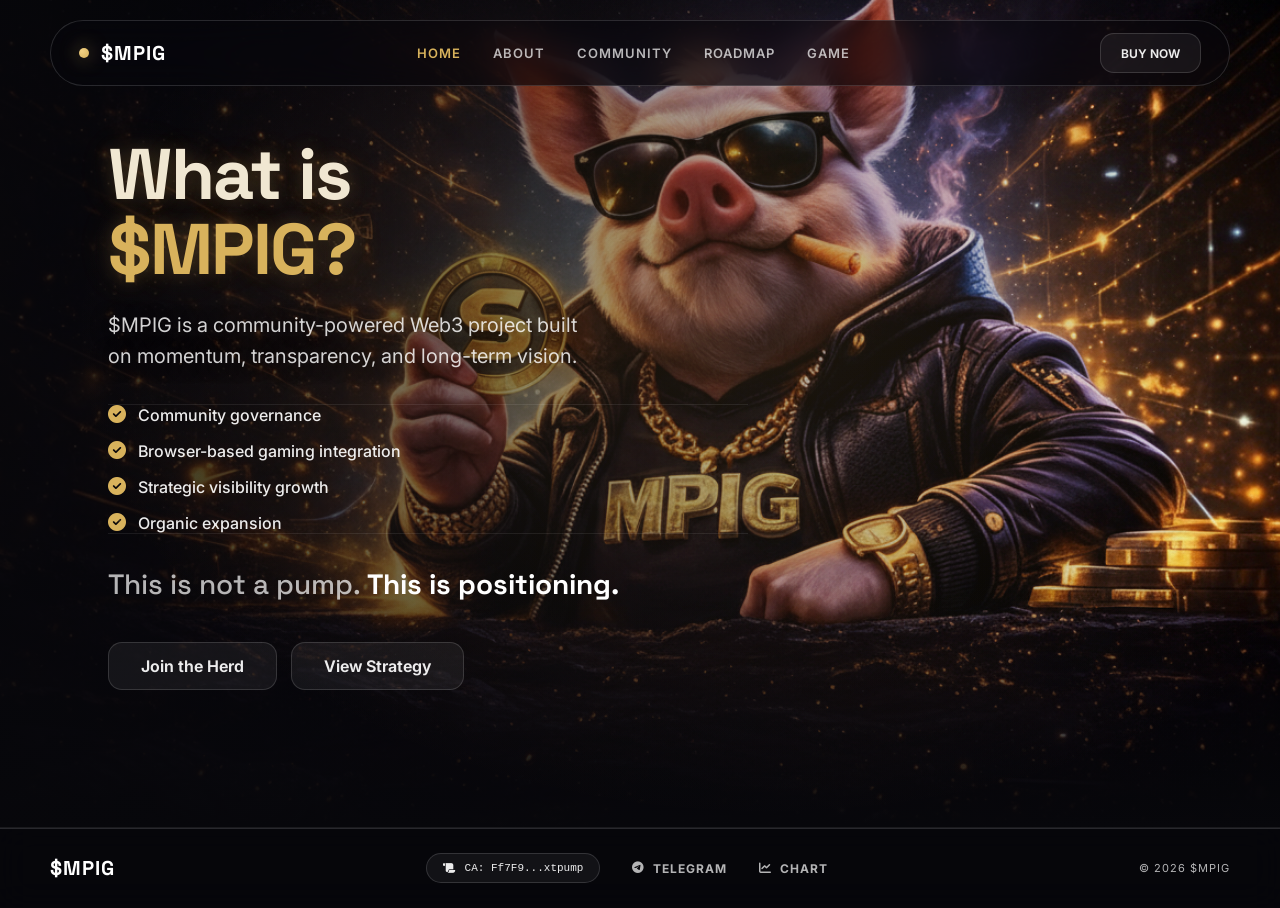
==== about.html @ 28dfa83a "updated design and game" ====
<!DOCTYPE html>
<html lang="en">
<head>
    <meta charset="UTF-8">
    <meta name="viewport" content="width=device-width, initial-scale=1.0">
    <title>About | $MPIG Mission & Positioning</title>
    <link href="https://fonts.googleapis.com/css2?family=Inter:wght@400;500;600&family=Space+Grotesk:wght@500;600;700;800&display=swap" rel="stylesheet">
    <link rel="stylesheet" href="https://cdnjs.cloudflare.com/ajax/libs/font-awesome/6.4.0/css/all.min.css">
    
    <link rel="stylesheet" href="css/global.css">
    <link rel="stylesheet" href="css/components.css">
    <link rel="stylesheet" href="css/pages.css">
</head>
<body class="bg-[#07070b]">

    <div id="mobile-overlay">
        <button onclick="toggleMenu()" class="absolute top-8 right-8 text-white text-3xl md:hidden" style="background:none; border:none; cursor: pointer;">
            <i class="fa-solid fa-xmark"></i>
        </button>

        <div class="mobile-nav-links">
            <a href="index.html" onclick="toggleMenu()">HOME</a>
            <a href="about.html" onclick="toggleMenu()">MISSION</a>
            <a href="community.html" onclick="toggleMenu()">THE HERD</a>
            <a href="roadmap.html" onclick="toggleMenu()">ROADMAP</a>
            <a href="game.html" onclick="toggleMenu()">ARCADE</a>
        </div>
        <div style="margin-top: auto; padding-top: 40px; width: 100%;">
            <a href="#" class="btn btn--primary" style="width: 100%;">BUY $MPIG</a>
        </div>
    </div>

<nav class="nav" id="main-nav">
    <div class="nav-inner">
        <a href="index.html" class="brand">
            <div class="brand-dot"></div>
            $MPIG
        </a>

        <div class="nav-links">
            <a href="index.html" style="color: var(--gold)">Home</a>
            <a href="about.html">About</a>
            <a href="community.html">Community</a>
            <a href="roadmap.html">Roadmap</a>
            <a href="game.html">Game</a>
        </div>

        <div class="flex items-center gap-4">
            <div class="nav-cta hidden lg:flex">
                <a href="#" class="btn btn--primary" style="min-height: 40px; padding: 0 20px; font-size: 12px;">BUY NOW</a>
            </div>
            
            <button class="mobile-toggle" id="menu-btn" onclick="toggleMenu()" aria-label="Toggle Menu">
                <i class="fa-solid fa-bars-staggered"></i>
            </button>
        </div>
    </div>
</nav>

    <section class="hero hero--about">
        <img class="hero__bg" src="images/about-image.png" alt="MPIG Character Mission">

        <div class="hero__inner">
            <div class="hero__content">
                
                <h1 class="hero__title" style="margin-bottom: 24px;">
                    What is <br> 
                    <span style="color: var(--gold);">$MPIG?</span>
                </h1>
                
                <p class="hero__subtitle" style="margin: 0 0 32px; max-width: 480px; text-align: left;">
                    $MPIG is a community-powered Web3 project built on momentum, transparency, and long-term vision.
                </p>

                <ul class="about-features" style="list-style: none; padding: 0;">
                    <li><i class="fa-solid fa-circle-check"></i> Community governance</li>
                    <li><i class="fa-solid fa-circle-check"></i> Browser-based gaming integration</li>
                    <li><i class="fa-solid fa-circle-check"></i> Strategic visibility growth</li>
                    <li><i class="fa-solid fa-circle-check"></i> Organic expansion</li>
                </ul>

                <div class="about-hook">
                    <span style="color: var(--muted); font-weight: 500;">This is not a pump.</span> 
                    <span style="color: #fff; font-weight: 700;">This is positioning.</span>
                </div>

                <div class="hero__buttons" style="margin-top: 40px;">
                    <a href="https://t.me/Marlboropig1" target="_blank" class="btn btn--primary">
                        Join the Herd
                    </a>
                    <a href="roadmap.html" class="btn btn--secondary">
                        View Strategy
                    </a>
                </div>

            </div>
        </div>
    </section>

<footer class="footer-strip">
    <div class="container footer-inner">
        <a href="index.html" class="brand">
            $MPIG
        </a>

        <div class="footer-links-strip">
            <div class="strip-ca" onclick="copyCA()">
                <i class="fa-solid fa-scroll text-gold"></i>
                <span class="ca-mini">CA: Ff7F9...xtpump</span>
            </div>
            
            <a href="https://t.me/Marlboropig1" target="_blank" class="strip-link">
                <i class="fa-brands fa-telegram"></i> <span>TELEGRAM</span>
            </a>
            
            <a href="#" target="_blank" class="strip-link">
                <i class="fa-solid fa-chart-line"></i> <span>CHART</span>
            </a>
        </div>

        <div class="footer-copyright hidden md:block">
            © 2026 $MPIG
        </div>
    </div>
</footer>

    <script>
        // Navbar scroll logic
        window.addEventListener('scroll', () => {
            const nav = document.getElementById('main-nav');
            if (window.scrollY > 40) {
                nav.classList.add('scrolled');
            } else {
                nav.classList.remove('scrolled');
            }
        });

        // Toggle Menu Logic with Click Outside
        function toggleMenu() {
            const overlay = document.getElementById('mobile-overlay');
            const icon = document.querySelector('#menu-btn i');
            const isOpening = !overlay.classList.contains('active');
            
            overlay.classList.toggle('active');
            
            if (isOpening) {
                icon.className = "fa-solid fa-xmark";
                document.body.style.overflow = 'hidden';
                // Delay listener to prevent immediate closing
                setTimeout(() => {
                    document.addEventListener('click', closeOnOutsideClick);
                }, 10);
            } else {
                closeMenuActions(icon);
            }
        }

        function closeOnOutsideClick(e) {
            const overlay = document.getElementById('mobile-overlay');
            const menuBtn = document.getElementById('menu-btn');
            const menuLinks = document.querySelector('.mobile-nav-links');
            
            // Close if click is NOT on the links and NOT on the button itself
            if (!menuLinks.contains(e.target) && !menuBtn.contains(e.target)) {
                toggleMenu();
            }
        }

        function closeMenuActions(icon) {
            const actualIcon = icon || document.querySelector('#menu-btn i');
            actualIcon.className = "fa-solid fa-bars-staggered";
            document.body.style.overflow = '';
            document.removeEventListener('click', closeOnOutsideClick);
        }
    </script>
</body>
</html>
---- css/global.css ----
:root {
    --bg: #07070b;
    --panel: rgba(255,255,255,0.06);
    --border: rgba(255,255,255,0.14);
    --text: rgba(255,255,255,0.92);
    --muted: rgba(255,255,255,0.70);
    --gold: #d8b25c;
    --gold-2: #f2d184;
    --shadow: 0 18px 60px rgba(0,0,0,0.55);
    --container: 1180px;
    --vh: 1dvh;
}

* { box-sizing: border-box; margin: 0; padding: 0; }

    html, body {
        overflow-x: hidden;
        position: relative;
        width: 100%;
    }

body {
    background-color: var(--bg);
    color: var(--text);
    font-family: 'Inter', sans-serif;
    overflow-x: hidden;
}

.container {
    width: min(var(--container), calc(100% - 40px));
    margin: 0 auto;
}

h1 { font-family: "Space Grotesk", sans-serif; font-weight: 700; }

/* Remove default browser link styling */
a {
    text-decoration: none; /* Removes the blue underline */
    color: inherit; /* Ensures text doesn't turn blue */
}

/* Ensure icons inside links don't get underlined */
a i, a span {
    text-decoration: none;
}

a, button {
    cursor: pointer;
    touch-action: manipulation; /* Prevents 300ms tap delay */
}
---- css/components.css ----
/* ============================================================
   EXQUISITE NAVBAR (Premium Glassy + Floating Island)
   ============================================================ */

.nav {
    position: fixed;
    top: 20px;
    left: 50%;
    transform: translateX(-50%);
    width: min(var(--container), calc(100% - 32px));
    z-index: 1200; /* Stays above the mobile overlay */
    border: 1px solid var(--border);
    border-radius: 999px;
    backdrop-filter: blur(20px) saturate(180%);
    -webkit-backdrop-filter: blur(20px) saturate(180%);
    background: rgba(7, 7, 11, 0.65);
    transition: all 0.4s cubic-bezier(0.16, 1, 0.3, 1);
}

.nav.scrolled {
    top: 10px;
    background: rgba(7, 7, 11, 0.85);
    border-color: rgba(216, 178, 92, 0.2);
    box-shadow: 0 20px 40px rgba(0, 0, 0, 0.4);
}

.nav-inner {
    height: 64px;
    padding: 0 28px;
    display: flex;
    align-items: center;
    justify-content: space-between;
}

.brand {
    display: flex;
    align-items: center;
    gap: 12px;
    font-weight: 800;
    font-family: "Space Grotesk", sans-serif;
    font-size: 20px;
    letter-spacing: 0.05em;
    color: #fff;
}

.brand-dot {
    width: 10px;
    height: 10px;
    border-radius: 50%;
    background: radial-gradient(circle at 30% 30%, var(--gold-2), var(--gold));
    box-shadow: 0 0 18px rgba(216, 178, 92, 0.6);
    animation: gold-pulse 3s infinite;
}

@keyframes gold-pulse {
    0%, 100% { transform: scale(1); opacity: 1; }
    50% { transform: scale(1.2); opacity: 0.7; box-shadow: 0 0 25px rgba(216, 178, 92, 0.8); }
}

.nav-links {
    display: flex;
    gap: 32px;
    align-items: center;
}

.nav-links a {
    color: rgba(255, 255, 255, 0.7);
    font-weight: 600;
    font-size: 13px;
    text-transform: uppercase;
    letter-spacing: 1px;
    transition: all 0.3s ease;
}

.nav-links a:hover {
    color: var(--gold-2);
}

/* ============================================================
   MOBILE NAVIGATION & OVERLAY (Perfect Touch Target Logic)
   ============================================================ */

.mobile-toggle {
    width: 48px;
    height: 48px;
    display: none;
    align-items: center;
    justify-content: center;
    background: rgba(255, 255, 255, 0.08);
    border: 1px solid var(--border);
    border-radius: 14px;
    color: var(--gold);
    z-index: 1300; /* Higher than nav to ensure clickability */
    transition: all 0.3s ease;
}

#mobile-overlay {
    position: fixed;
    inset: 0;
    width: 100%;
    height: 100dvh; /* Dynamic Viewport Fix */
    z-index: 1100; /* Sits below the main nav bar */
    background: rgba(7, 7, 11, 0.98);
    backdrop-filter: blur(25px);
    -webkit-backdrop-filter: blur(25px);
    display: flex;
    flex-direction: column;
    padding: 120px 32px 40px; /* Space for the floating nav */
    transform: translateY(-100%);
    transition: transform 0.6s cubic-bezier(0.16, 1, 0.3, 1);
    pointer-events: none; /* Prevents ghost clicks when closed */
}

#mobile-overlay.active {
    transform: translateY(0);
    pointer-events: auto;
}

.mobile-nav-links {
    display: flex;
    flex-direction: column;
    gap: 28px;
}

.mobile-nav-links a {
    font-family: "Space Grotesk", sans-serif;
    font-size: 32px;
    font-weight: 700;
    color: rgba(255, 255, 255, 0.6);
    text-decoration: none !important;
    transition: all 0.3s ease;
}

.mobile-nav-links a:active,
.mobile-nav-links a:hover {
    color: var(--gold);
    padding-left: 12px;
}

@media (max-width: 1024px) {
    .nav-links { display: none !important; }
    .mobile-toggle { display: flex !important; }
    .nav { width: calc(100% - 24px); top: 12px; border-radius: 20px; }
}

/* ============================================================
   PREMIUM BUTTONS & FOOTER
   ============================================================ */

.btn {
    min-height: 48px;
    display: inline-flex;
    align-items: center;
    justify-content: center;
    gap: 10px;
    padding: 0 24px;
    border-radius: 14px;
    border: 1px solid var(--border);
    background: rgba(255, 255, 255, 0.06);
    color: var(--text);
    font-weight: 650;
    transition: all 0.2s ease;
    cursor: pointer;
}

.btn-primary {
    border-color: rgba(216, 178, 92, 0.55);
    background: linear-gradient(180deg, rgba(216, 178, 92, 0.20), rgba(216, 178, 92, 0.10));
    color: var(--gold-2);
}

.btn:hover { transform: translateY(-1px); background: rgba(255, 255, 255, 0.09); }

/* footer {
    padding: 64px 0 60px;
    border-top: 1px solid rgba(255, 255, 255, 0.10);
    background: rgba(0, 0, 0, 0.2);
} */

/* =========================
   FOOTER STRIP (Premium Spec)
   ========================= */

.footer-strip {
    padding: 24px 0;
    background: rgba(7, 7, 11, 0.85); /* Matches navbar glass */
    backdrop-filter: blur(16px);
    border-top: 1px solid var(--border);
}

.footer-inner {
    display: flex;
    align-items: center;
    justify-content: space-between;
    gap: 20px;
}

.footer-links-strip {
    display: flex;
    align-items: center;
    gap: 32px;
}

.strip-link {
    display: flex;
    align-items: center;
    gap: 8px;
    font-size: 12px;
    font-weight: 700;
    letter-spacing: 1px;
    color: rgba(255, 255, 255, 0.7);
    transition: color 0.3s ease;
}

.strip-link:hover {
    color: var(--gold);
}

.strip-ca {
    display: flex;
    align-items: center;
    gap: 10px;
    padding: 8px 16px;
    background: rgba(255, 255, 255, 0.05);
    border: 1px solid var(--border);
    border-radius: 999px;
    cursor: pointer;
    font-family: monospace;
    font-size: 11px;
}

.footer-copyright {
    font-size: 11px;
    color: var(--muted);
    letter-spacing: 1px;
}

/* Mobile Polish */
@media (max-width: 900px) {
    .footer-inner {
        flex-direction: column;
        text-align: center;
        gap: 24px;
    }
    
    .footer-links-strip {
        flex-wrap: wrap;
        justify-content: center;
        gap: 20px;
    }
}

/* ============================================================
   MOBILE NAVIGATION REFINEMENT
   ============================================================ */

@media (max-width: 1024px) {
    /* Force hide the desktop links */
    .nav-links { 
        display: none !important; 
    }

    /* Specifically hide the Buy button container on mobile */
    .nav-cta {
        display: none !important;
    }

    /* Ensure the hamburger is centered and exquisite */
    .mobile-toggle { 
        display: flex !important; 
    }

    /* Shrink navbar padding for smaller screens */
    .nav { 
        width: calc(100% - 24px); 
        top: 12px; 
        border-radius: 20px; 
    }
    
    .nav-inner {
        padding: 0 16px;
    }
}
---- css/pages.css ----
/* =========================
   HERO (Premium + Responsive)
   ========================= */

.hero {
  position: relative;
  min-height: clamp(560px, 92vh, 920px);
  display: grid;
  place-items: center;
  overflow: hidden;
  border-bottom: 1px solid rgba(255,255,255,0.08);
  background: #07070a;
}

/* Background image (Option B logic) */
.hero__bg {
  position: absolute;
  inset: 0;
  width: 100%;
  height: 100%;
  object-fit: cover;
  object-position: center;
  transform: scale(1.02);
  filter: saturate(1.05) contrast(1.05);
}

/* Item 4: Refined Hero Gradient (Reduced bottom darkness) */
/* .hero::before {
    content: "";
    position: absolute;
    inset: 0;
    background: 
        radial-gradient(1000px 600px at 50% 45%, rgba(255, 193, 92, 0.08), transparent 60%),
        linear-gradient(to bottom, rgba(0,0,0,0.10) 0%, rgba(0,0,0,0.60) 100%);
    pointer-events: none;
    z-index: 1;
} */
 

.hero::before {
    content: "";
    position: absolute;
    inset: 0;
    /* Layer 1: Warm Golden Highlight on the character */
    /* Layer 2: Deep Left-to-Right gradient to anchor the text */
    /* Layer 3: Subtle bottom vignette to blend into the background color */
    background: 
        radial-gradient(1000px 700px at 60% 40%, rgba(255, 193, 92, 0.10), transparent 70%),
        linear-gradient(to right, rgba(7, 7, 11, 0.90) 0%, rgba(7, 7, 11, 0.40) 50%, transparent 100%),
        linear-gradient(to bottom, transparent 70%, var(--bg) 100%);
    pointer-events: none;
    z-index: 1;
}

/* Layout container */
.hero__inner {
  position: relative;
  z-index: 3;
  width: min(1160px, 100%);
  padding: clamp(24px, 5vw, 72px) clamp(16px, 4vw, 48px);
}

.hero__content {
  max-width: 900px;
  margin-inline: auto;
  text-align: center;
}

.hero__title {
  font-family: "Space Grotesk", sans-serif;
  font-weight: 800;
  letter-spacing: -0.02em;
  line-height: 1.04;
  margin: 0 0 16px;
  font-size: clamp(34px, 5.6vw, 78px);
  color: rgba(245, 236, 214, 0.98); 
  text-shadow: 0 0 18px rgba(255, 193, 92, 0.18), 0 0 42px rgba(255, 193, 92, 0.10);
}

.hero__subtitle {
  margin: 0 auto;
  max-width: 700px;
  font-size: clamp(15px, 1.6vw, 20px);
  line-height: 1.55;
  color: rgba(255,255,255,0.82);
  text-shadow: 0 2px 18px rgba(0,0,0,0.55);
}

.hero__buttons {
  margin-top: 22px;
  display: flex;
  justify-content: center;
  gap: 14px;
  flex-wrap: wrap;
}

/* Item 5: Mobile Optimized Buttons */
.btn {
    min-height: 48px; /* Touch target optimization */
    display: inline-flex;
    align-items: center;
    justify-content: center;
    padding: 0 32px; /* Horizontal breathing room */
    border-radius: 14px;
    font-weight: 650;
    transition: all 0.2s ease;
    cursor: pointer;
}

/* Item 3: CA Fixes & High Contrast */
.hero__ca {
    margin-top: 28px;
    display: inline-flex;
    align-items: center;
    gap: 12px;
    padding: 12px 18px;
    border-radius: 14px;
    background: rgba(0, 0, 0, 0.55);
    border: 1px solid rgba(255, 193, 92, 0.25);
    backdrop-filter: blur(12px);
    -webkit-backdrop-filter: blur(12px);
    font-size: 13px;
    color: rgba(255, 255, 255, 0.92);
    z-index: 5;
}

.hero__ca code {
    font-family: ui-monospace, SFMono-Regular, Menlo, Monaco, Consolas, monospace;
    font-size: 12px;
    color: rgba(255, 220, 160, 0.95); /* High contrast wheat gold */
    word-break: break-all;
    letter-spacing: 0.5px;
}

.hero__ca button {
    padding: 8px 12px;
    border-radius: 8px;
    border: 1px solid rgba(255, 255, 255, 0.15);
    background: rgba(255, 255, 255, 0.05);
    color: #fff;
    cursor: pointer;
    transition: 0.2s ease;
    display: flex;
    align-items: center;
    justify-content: center;
}

.hero__ca button:hover {
    background: rgba(255, 193, 92, 0.15);
    border-color: rgba(255, 193, 92, 0.45);
    color: var(--gold-2);
}

@media (max-width: 640px) {
    .hero__ca {
        padding: 10px 14px;
        max-width: 90%;
    }
    .hero__ca code {
        font-size: 10px;
    }
}


/* =========================
   ABOUT PAGE MODIFIERS
   ========================= */

/* Left-align content for the About layout */
.hero--about .hero__content {
    text-align: left;
    margin-inline: 0; /* Remove auto centering */
    max-width: 640px;
}

.hero--about .hero__buttons {
    justify-content: flex-start; /* Align buttons to left */
}

/* Feature List Styling */
.about-features {
    margin: 32px 0;
    padding: 24px 0;
    border-top: 1px solid rgba(255, 255, 255, 0.08);
    border-bottom: 1px solid rgba(255, 255, 255, 0.08);
    display: flex;
    flex-direction: column;
    gap: 16px;
}

.about-features li {
    display: flex;
    align-items: center;
    gap: 12px;
    font-size: 16px;
    font-weight: 500;
    color: var(--text);
}

.about-features i {
    color: var(--gold);
    font-size: 18px;
}

.about-hook {
    font-family: "Space Grotesk", sans-serif;
    font-size: clamp(20px, 2.5vw, 28px);
    font-weight: 700;
    margin-top: 24px;
}

/* Mobile: Revert to center for better readability on small screens */
@media (max-width: 900px) {
    .hero--about .hero__content {
        text-align: center;
        margin-inline: auto;
    }
    .hero--about .hero__buttons {
        justify-content: center;
    }
    .about-features li {
        justify-content: center;
    }

    .hero::before {
        background: 
            linear-gradient(to bottom, rgba(7, 7, 11, 0.60) 0%, rgba(7, 7, 11, 0.85) 100%);
    }
    
    .hero--about .hero__content {
        background: rgba(7, 7, 11, 0.4);
        backdrop-filter: blur(1px);
        -webkit-backdrop-filter: blur(10px);
        padding: 30px 20px;
        border-radius: 24px;
        border: 1px solid rgba(255, 255, 255, 0.05);
    }

}

/* =========================
   COMMUNITY PAGE UI
   ========================= */

.community-grid {
    display: grid;
    grid-template-columns: repeat(3, 1fr);
    gap: 16px;
    margin-top: 40px;
    max-width: 900px;
    margin-inline: auto;
}

.community-card {
    display: flex;
    flex-direction: column;
    align-items: center;
    text-align: center;
    padding: 24px;
    border-radius: 18px;
    background: rgba(0, 0, 0, 0.45);
    border: 1px solid var(--border);
    backdrop-filter: blur(12px);
    -webkit-backdrop-filter: blur(12px);
    transition: all 0.3s ease;
}

.community-card:hover {
    transform: translateY(-5px);
    background: rgba(255, 193, 92, 0.05);
    border-color: rgba(255, 193, 92, 0.4);
    box-shadow: 0 10px 40px rgba(0, 0, 0, 0.5);
}

.community-icon {
    font-size: 28px;
    color: var(--gold);
    margin-bottom: 16px;
    filter: drop-shadow(0 0 10px rgba(216, 178, 92, 0.3));
}

.community-info h3 {
    font-size: 18px;
    font-weight: 700;
    margin-bottom: 4px;
    color: #fff;
}

.community-info span {
    font-size: 11px;
    text-transform: uppercase;
    letter-spacing: 1px;
    color: var(--muted);
}

@media (max-width: 900px) {
    .community-grid {
        grid-template-columns: 1fr;
        max-width: 400px;
    }
    
    .community-card {
        flex-direction: row;
        text-align: left;
        gap: 20px;
        padding: 20px;
    }

    .community-icon {
        margin-bottom: 0;
    }
}

/* =========================
   ROADMAP PAGE UI
   ========================= */

.roadmap-grid {
    display: grid;
    grid-template-columns: repeat(2, 1fr);
    gap: 24px;
    text-align: left;
}

.roadmap-card {
    padding: 40px;
    border-radius: 24px;
    background: rgba(0, 0, 0, 0.65);
    border: 1px solid var(--border);
    backdrop-filter: blur(16px);
    -webkit-backdrop-filter: blur(16px);
    position: relative;
    transition: transform 0.3s ease;
}

.roadmap-card:hover {
    transform: translateY(-5px);
    border-color: rgba(255, 193, 92, 0.4);
}

.phase-tag {
    display: inline-block;
    padding: 6px 14px;
    border-radius: 999px;
    border: 1px solid var(--gold);
    color: var(--gold);
    font-size: 11px;
    font-weight: 700;
    text-transform: uppercase;
    letter-spacing: 2px;
    margin-bottom: 20px;
}

.roadmap-card h3 {
    font-family: "Space Grotesk", sans-serif;
    font-size: 28px;
    color: #fff;
    margin-bottom: 24px;
}

.roadmap-list {
    list-style: none;
    padding: 0;
    display: flex;
    flex-direction: column;
    gap: 12px;
}

.roadmap-list li {
    font-size: 14px;
    color: var(--muted);
    display: flex;
    align-items: flex-start;
    gap: 12px;
}

.roadmap-list li::before {
    content: "•";
    color: var(--gold);
    font-weight: 900;
}

/* Responsive Roadmap */
@media (max-width: 900px) {
    .roadmap-grid {
        grid-template-columns: 1fr;
    }
    .roadmap-card {
        padding: 30px 20px;
    }
}

/* =========================
   GAME PAGE UI (Ref: game-ui.webp)
   ========================= */

.hero--game .hero__inner {
    padding-top: 140px;
}

.game-feature-list {
    list-style: none;
    padding: 0;
    margin: 24px 0;
    display: flex;
    flex-direction: column;
    gap: 14px;
}

.game-feature-list li {
    display: flex;
    align-items: center;
    gap: 16px;
    font-size: clamp(16px, 1.8vw, 22px);
    font-weight: 500;
    color: rgba(255, 255, 255, 0.9);
}

.bullet-gold {
    width: 8px;
    height: 8px;
    background: var(--gold);
    border-radius: 50%;
    box-shadow: 0 0 12px var(--gold);
    flex-shrink: 0;
}

/* Shooter Terminal Styling */
.game-terminal-wrap {
    border-radius: 24px;
    border: 1px solid var(--border);
    overflow: hidden;
    background: #000;
    box-shadow: var(--shadow);
}

.terminal-header {
    background: rgba(255, 255, 255, 0.05);
    padding: 12px 24px;
    display: flex;
    align-items: center;
    justify-content: space-between;
    border-bottom: 1px solid var(--border);
}

.terminal-dots {
    display: flex;
    gap: 8px;
}

.terminal-dots span {
    width: 8px;
    height: 8px;
    border-radius: 50%;
    background: rgba(255, 255, 255, 0.2);
}

.terminal-title {
    font-family: monospace;
    font-size: 10px;
    letter-spacing: 2px;
    color: var(--muted);
}

@media (max-width: 900px) {
    .hero--game .hero__content {
        text-align: center !important;
        margin-inline: auto !important;
    }
    .game-feature-list li {
        justify-content: center;
        font-size: 15px;
    }
    .hero--game .hero__buttons {
        justify-content: center;
    }
}

@media (max-width: 640px) {
    .hero {
        min-height: 100dvh;
        padding-top: 100px;
    }

    .hero__bg {
        /* Focuses on the right side where the character sits in your 16:9 images */
        object-position: 80% center; 
        transform: scale(1.1); /* Extra zoom for impact */
    }

    .hero__title {
        font-size: 42px; /* Precision clamp */
        text-shadow: 0 4px 15px rgba(0,0,0,0.9);
    }

    .hero__ca {
        width: 100%;
        flex-direction: column;
        padding: 16px;
    }

    /* Stack buttons for easier thumb access */
    .hero__buttons {
        flex-direction: column;
        width: 100%;
    }
    
    .btn {
        width: 100%;
        min-height: 52px; /* Slightly taller for mobile comfort */
    }
}

.mobile-nav-links a {
    font-family: "Space Grotesk", sans-serif;
    font-size: 28px;
    font-weight: 700;
    letter-spacing: 1px;
    color: rgba(255, 255, 255, 0.6);
    transition: color 0.3s ease, padding-left 0.3s ease;
    display: block;
}

.mobile-nav-links a:hover, 
.mobile-nav-links a:active {
    color: var(--gold);
    padding-left: 10px;
}
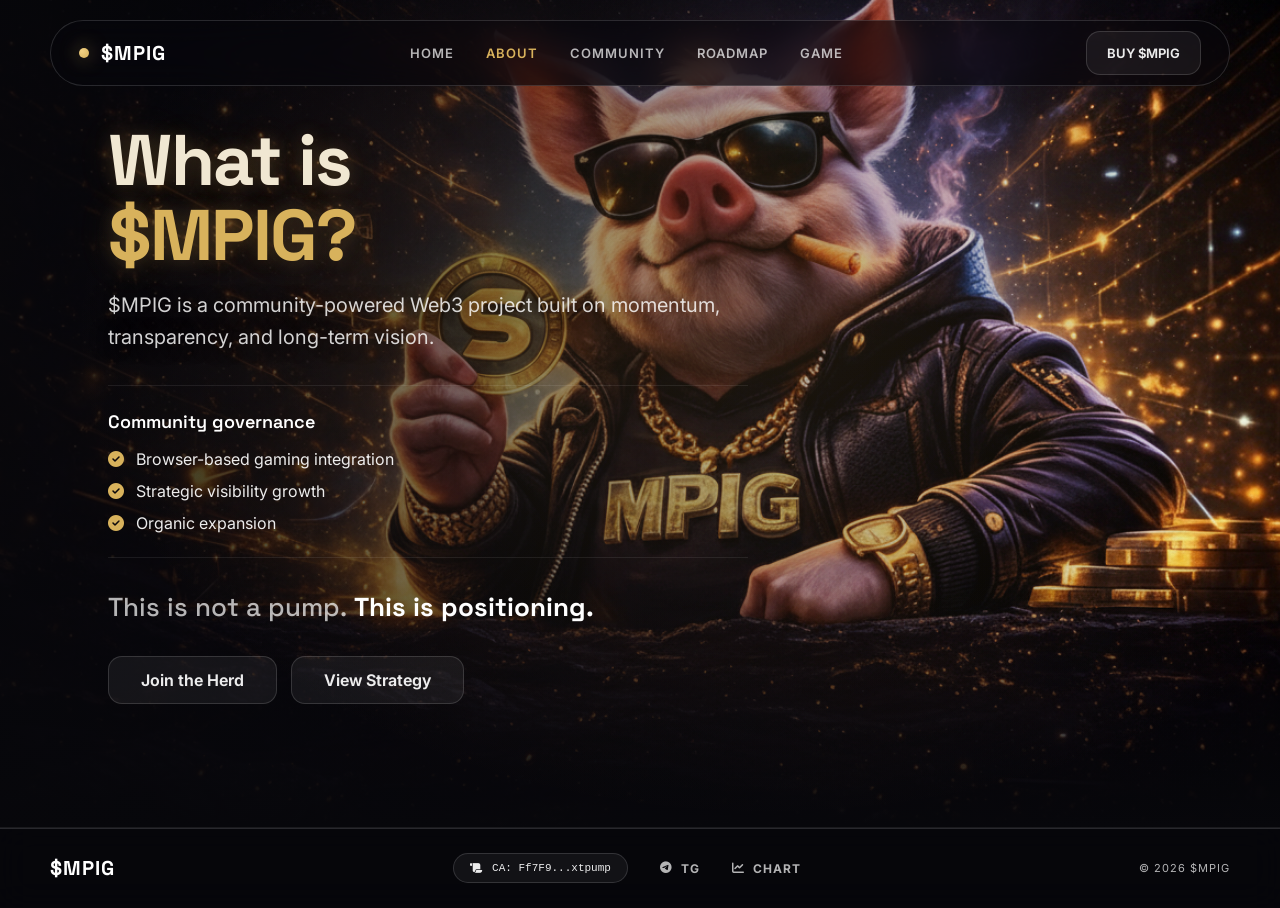
==== commit c0cfba8f: "updated design and game" ====
--- a/about.html
+++ b/about.html
@@ -6,7 +6,6 @@
     <title>About | $MPIG Mission & Positioning</title>
     <link href="https://fonts.googleapis.com/css2?family=Inter:wght@400;500;600&family=Space+Grotesk:wght@500;600;700;800&display=swap" rel="stylesheet">
     <link rel="stylesheet" href="https://cdnjs.cloudflare.com/ajax/libs/font-awesome/6.4.0/css/all.min.css">
-    
     <link rel="stylesheet" href="css/global.css">
     <link rel="stylesheet" href="css/components.css">
     <link rel="stylesheet" href="css/pages.css">
@@ -14,10 +13,6 @@
 <body class="bg-[#07070b]">
 
     <div id="mobile-overlay">
-        <button onclick="toggleMenu()" class="absolute top-8 right-8 text-white text-3xl md:hidden" style="background:none; border:none; cursor: pointer;">
-            <i class="fa-solid fa-xmark"></i>
-        </button>
-
         <div class="mobile-nav-links">
             <a href="index.html" onclick="toggleMenu()">HOME</a>
             <a href="about.html" onclick="toggleMenu()">MISSION</a>
@@ -26,146 +21,102 @@
             <a href="game.html" onclick="toggleMenu()">ARCADE</a>
         </div>
         <div style="margin-top: auto; padding-top: 40px; width: 100%;">
-            <a href="#" class="btn btn--primary" style="width: 100%;">BUY $MPIG</a>
+            <a href="https://dexscreener.com/solana/7nxKLuVFP9VB9t5Kxw8DdF4JtssngQA2qmfgCVuvYgXv" target="_blank" class="btn btn--primary" style="width: 100%;">BUY $MPIG</a>
         </div>
     </div>
 
-<nav class="nav" id="main-nav">
-    <div class="nav-inner">
-        <a href="index.html" class="brand">
-            <div class="brand-dot"></div>
-            $MPIG
-        </a>
-
-        <div class="nav-links">
-            <a href="index.html" style="color: var(--gold)">Home</a>
-            <a href="about.html">About</a>
-            <a href="community.html">Community</a>
-            <a href="roadmap.html">Roadmap</a>
-            <a href="game.html">Game</a>
-        </div>
-
-        <div class="flex items-center gap-4">
-            <div class="nav-cta hidden lg:flex">
-                <a href="#" class="btn btn--primary" style="min-height: 40px; padding: 0 20px; font-size: 12px;">BUY NOW</a>
+    <nav class="nav" id="main-nav">
+        <div class="nav-inner">
+            <a href="index.html" class="brand">
+                <div class="brand-dot"></div>
+                $MPIG
+            </a>
+            <div class="nav-links">
+                <a href="index.html">Home</a>
+                <a href="about.html" style="color: var(--gold)">About</a>
+                <a href="community.html">Community</a>
+                <a href="roadmap.html">Roadmap</a>
+                <a href="game.html">Game</a>
             </div>
-            
+            <div class="nav-cta">
+                <a href="https://dexscreener.com/solana/7nxKLuVFP9VB9t5Kxw8DdF4JtssngQA2qmfgCVuvYgXv" target="_blank" class="btn btn--primary" style="min-height: 44px; padding: 0 20px; font-size: 13px;">BUY $MPIG</a>
+            </div>
             <button class="mobile-toggle" id="menu-btn" onclick="toggleMenu()" aria-label="Toggle Menu">
                 <i class="fa-solid fa-bars-staggered"></i>
             </button>
         </div>
-    </div>
-</nav>
+    </nav>
 
-    <section class="hero hero--about">
-        <img class="hero__bg" src="images/about-image.png" alt="MPIG Character Mission">
+<section class="hero hero--about">
+    <img class="hero__bg" src="images/about-image.png" alt="MPIG Mission">
 
-        <div class="hero__inner">
-            <div class="hero__content">
-                
-                <h1 class="hero__title" style="margin-bottom: 24px;">
-                    What is <br> 
-                    <span style="color: var(--gold);">$MPIG?</span>
-                </h1>
-                
-                <p class="hero__subtitle" style="margin: 0 0 32px; max-width: 480px; text-align: left;">
-                    $MPIG is a community-powered Web3 project built on momentum, transparency, and long-term vision.
-                </p>
+    <div class="hero__inner">
+        <div class="hero__content">
+            
+            <h1 class="hero__title">
+                What is <br> 
+                <span style="color: var(--gold);">$MPIG?</span>
+            </h1>
+            
+            <p class="hero__subtitle">
+                $MPIG is a community-powered Web3 project built on momentum, transparency, and long-term vision.
+            </p>
 
-                <ul class="about-features" style="list-style: none; padding: 0;">
-                    <li><i class="fa-solid fa-circle-check"></i> Community governance</li>
+            <div class="about-features-container">
+                <p class="feature-header">Community governance</p>
+                <ul class="about-features">
                     <li><i class="fa-solid fa-circle-check"></i> Browser-based gaming integration</li>
                     <li><i class="fa-solid fa-circle-check"></i> Strategic visibility growth</li>
                     <li><i class="fa-solid fa-circle-check"></i> Organic expansion</li>
                 </ul>
+            </div>
 
-                <div class="about-hook">
-                    <span style="color: var(--muted); font-weight: 500;">This is not a pump.</span> 
-                    <span style="color: #fff; font-weight: 700;">This is positioning.</span>
-                </div>
+            <div class="about-hook">
+                <span style="color: var(--muted); font-weight: 500;">This is not a pump.</span> 
+                <span style="color: #fff; font-weight: 700;">This is positioning.</span>
+            </div>
 
-                <div class="hero__buttons" style="margin-top: 40px;">
-                    <a href="https://t.me/Marlboropig1" target="_blank" class="btn btn--primary">
-                        Join the Herd
-                    </a>
-                    <a href="roadmap.html" class="btn btn--secondary">
-                        View Strategy
-                    </a>
-                </div>
+            <div class="hero__buttons">
+                <a href="https://t.me/Marlboropig1" target="_blank" class="btn btn--primary">Join the Herd</a>
+                <a href="roadmap.html" class="btn btn--secondary">View Strategy</a>
+            </div>
 
-            </div>
-        </div>
-    </section>
-
-<footer class="footer-strip">
-    <div class="container footer-inner">
-        <a href="index.html" class="brand">
-            $MPIG
-        </a>
-
-        <div class="footer-links-strip">
-            <div class="strip-ca" onclick="copyCA()">
-                <i class="fa-solid fa-scroll text-gold"></i>
-                <span class="ca-mini">CA: Ff7F9...xtpump</span>
-            </div>
-            
-            <a href="https://t.me/Marlboropig1" target="_blank" class="strip-link">
-                <i class="fa-brands fa-telegram"></i> <span>TELEGRAM</span>
-            </a>
-            
-            <a href="#" target="_blank" class="strip-link">
-                <i class="fa-solid fa-chart-line"></i> <span>CHART</span>
-            </a>
-        </div>
-
-        <div class="footer-copyright hidden md:block">
-            © 2026 $MPIG
         </div>
     </div>
-</footer>
+</section>
+
+    <footer class="footer-strip">
+        <div class="container footer-inner">
+            <a href="index.html" class="brand">$MPIG</a>
+            <div class="footer-links-strip">
+                <div class="strip-ca" onclick="copyCA()">
+                    <i class="fa-solid fa-scroll text-gold"></i>
+                    <span class="ca-mini">CA: Ff7F9...xtpump</span>
+                </div>
+                <a href="https://t.me/Marlboropig1" target="_blank" class="strip-link"><i class="fa-brands fa-telegram"></i> TG</a>
+                <a href="#" target="_blank" class="strip-link"><i class="fa-solid fa-chart-line"></i> CHART</a>
+            </div>
+            <div class="footer-copyright hidden md:block">© 2026 $MPIG</div>
+        </div>
+    </footer>
 
     <script>
-        // Navbar scroll logic
-        window.addEventListener('scroll', () => {
-            const nav = document.getElementById('main-nav');
-            if (window.scrollY > 40) {
-                nav.classList.add('scrolled');
-            } else {
-                nav.classList.remove('scrolled');
-            }
-        });
-
-        // Toggle Menu Logic with Click Outside
         function toggleMenu() {
             const overlay = document.getElementById('mobile-overlay');
             const icon = document.querySelector('#menu-btn i');
             const isOpening = !overlay.classList.contains('active');
-            
             overlay.classList.toggle('active');
-            
             if (isOpening) {
                 icon.className = "fa-solid fa-xmark";
                 document.body.style.overflow = 'hidden';
-                // Delay listener to prevent immediate closing
-                setTimeout(() => {
-                    document.addEventListener('click', closeOnOutsideClick);
-                }, 10);
-            } else {
-                closeMenuActions(icon);
-            }
+                setTimeout(() => { document.addEventListener('click', closeOnOutsideClick); }, 10);
+            } else { closeMenuActions(icon); }
         }
-
         function closeOnOutsideClick(e) {
-            const overlay = document.getElementById('mobile-overlay');
+            const menuLinks = document.querySelector('.mobile-nav-links');
             const menuBtn = document.getElementById('menu-btn');
-            const menuLinks = document.querySelector('.mobile-nav-links');
-            
-            // Close if click is NOT on the links and NOT on the button itself
-            if (!menuLinks.contains(e.target) && !menuBtn.contains(e.target)) {
-                toggleMenu();
-            }
+            if (!menuLinks.contains(e.target) && !menuBtn.contains(e.target)) { toggleMenu(); }
         }
-
         function closeMenuActions(icon) {
             const actualIcon = icon || document.querySelector('#menu-btn i');
             actualIcon.className = "fa-solid fa-bars-staggered";
--- a/css/pages.css
+++ b/css/pages.css
@@ -163,29 +163,42 @@
 
 
 /* =========================
-   ABOUT PAGE MODIFIERS
+   ABOUT PAGE REFINEMENT
    ========================= */
 
-/* Left-align content for the About layout */
 .hero--about .hero__content {
     text-align: left;
-    margin-inline: 0; /* Remove auto centering */
+    margin-inline: 0;
     max-width: 640px;
 }
 
-.hero--about .hero__buttons {
-    justify-content: flex-start; /* Align buttons to left */
-}
-
-/* Feature List Styling */
-.about-features {
+.hero--about .hero__subtitle {
+    text-align: left;
+    margin-inline: 0;
+    line-height: 1.6;
+}
+
+.about-features-container {
     margin: 32px 0;
     padding: 24px 0;
     border-top: 1px solid rgba(255, 255, 255, 0.08);
     border-bottom: 1px solid rgba(255, 255, 255, 0.08);
+}
+
+.feature-header {
+    font-family: "Space Grotesk", sans-serif;
+    font-weight: 600;
+    color: #fff;
+    font-size: 18px;
+    margin-bottom: 16px;
+}
+
+.about-features {
+    list-style: none;
+    padding: 0;
     display: flex;
     flex-direction: column;
-    gap: 16px;
+    gap: 12px;
 }
 
 .about-features li {
@@ -193,49 +206,44 @@
     align-items: center;
     gap: 12px;
     font-size: 16px;
-    font-weight: 500;
     color: var(--text);
+    text-align: left;
 }
 
 .about-features i {
     color: var(--gold);
-    font-size: 18px;
+    font-size: 16px;
 }
 
 .about-hook {
     font-family: "Space Grotesk", sans-serif;
-    font-size: clamp(20px, 2.5vw, 28px);
-    font-weight: 700;
-    margin-top: 24px;
-}
-
-/* Mobile: Revert to center for better readability on small screens */
+    font-size: clamp(20px, 2.5vw, 26px);
+    margin: 24px 0 32px;
+    text-align: left;
+}
+
+.hero--about .hero__buttons {
+    justify-content: flex-start;
+}
+
+/* Mobile Polish: Maintain Left Alignment */
 @media (max-width: 900px) {
-    .hero--about .hero__content {
-        text-align: center;
-        margin-inline: auto;
-    }
-    .hero--about .hero__buttons {
-        justify-content: center;
-    }
-    .about-features li {
-        justify-content: center;
-    }
-
-    .hero::before {
-        background: 
-            linear-gradient(to bottom, rgba(7, 7, 11, 0.60) 0%, rgba(7, 7, 11, 0.85) 100%);
+    .hero--about .hero__inner {
+        padding-top: 120px; /* Space for fixed nav */
     }
     
     .hero--about .hero__content {
-        background: rgba(7, 7, 11, 0.4);
-        backdrop-filter: blur(1px);
-        -webkit-backdrop-filter: blur(10px);
-        padding: 30px 20px;
-        border-radius: 24px;
-        border: 1px solid rgba(255, 255, 255, 0.05);
-    }
-
+        max-width: 100%;
+        padding-left: 10px; /* Slight gutter for edges */
+    }
+
+    .hero__title {
+        font-size: 40px;
+    }
+
+    .about-hook {
+        font-size: 22px;
+    }
 }
 
 /* =========================
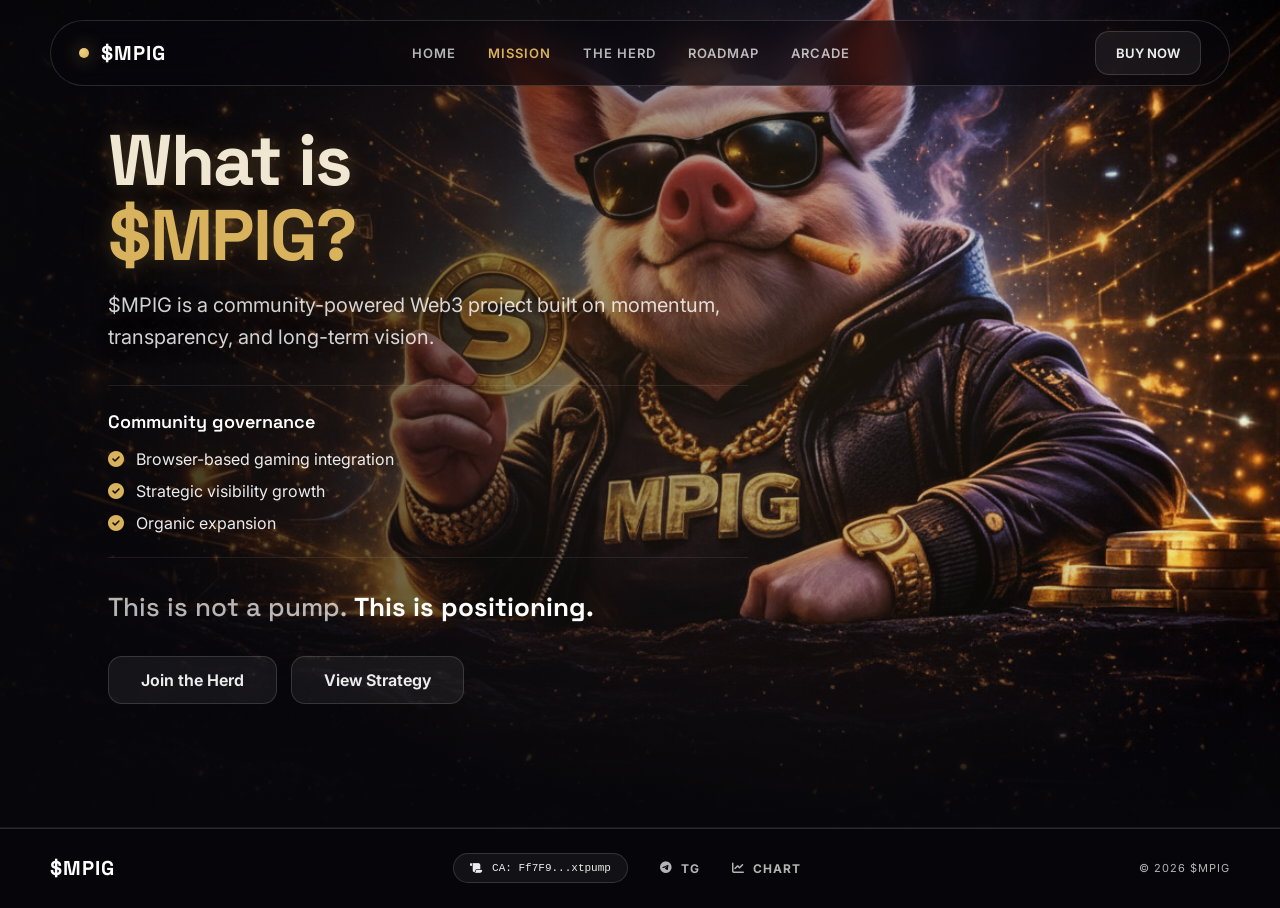
==== commit 89efd743: "updated design and game" ====
--- a/about.html
+++ b/about.html
@@ -21,7 +21,7 @@
             <a href="game.html" onclick="toggleMenu()">ARCADE</a>
         </div>
         <div style="margin-top: auto; padding-top: 40px; width: 100%;">
-            <a href="https://dexscreener.com/solana/7nxKLuVFP9VB9t5Kxw8DdF4JtssngQA2qmfgCVuvYgXv" target="_blank" class="btn btn--primary" style="width: 100%;">BUY $MPIG</a>
+            <a href="https://dexscreener.com/solana/7nxKLuVFP9VB9t5Kxw8DdF4JtssngQA2qmfgCVuvYgXv" target="_blank" class="btn btn--primary" style="width: 100%;">BUY NOW</a>
         </div>
     </div>
 
@@ -32,14 +32,14 @@
                 $MPIG
             </a>
             <div class="nav-links">
-                <a href="index.html">Home</a>
-                <a href="about.html" style="color: var(--gold)">About</a>
-                <a href="community.html">Community</a>
-                <a href="roadmap.html">Roadmap</a>
-                <a href="game.html">Game</a>
-            </div>
+            <a href="index.html">Home</a>
+            <a href="about.html" style="color: var(--gold)">Mission</a>
+            <a href="community.html">The Herd</a>
+            <a href="roadmap.html">Roadmap</a>
+            <a href="game.html">Arcade</a>
+        </div>
             <div class="nav-cta">
-                <a href="https://dexscreener.com/solana/7nxKLuVFP9VB9t5Kxw8DdF4JtssngQA2qmfgCVuvYgXv" target="_blank" class="btn btn--primary" style="min-height: 44px; padding: 0 20px; font-size: 13px;">BUY $MPIG</a>
+                <a href="https://dexscreener.com/solana/7nxKLuVFP9VB9t5Kxw8DdF4JtssngQA2qmfgCVuvYgXv" target="_blank" class="btn btn--primary" style="min-height: 44px; padding: 0 20px; font-size: 13px;">BUY NOW</a>
             </div>
             <button class="mobile-toggle" id="menu-btn" onclick="toggleMenu()" aria-label="Toggle Menu">
                 <i class="fa-solid fa-bars-staggered"></i>
@@ -94,7 +94,7 @@
                     <span class="ca-mini">CA: Ff7F9...xtpump</span>
                 </div>
                 <a href="https://t.me/Marlboropig1" target="_blank" class="strip-link"><i class="fa-brands fa-telegram"></i> TG</a>
-                <a href="#" target="_blank" class="strip-link"><i class="fa-solid fa-chart-line"></i> CHART</a>
+                <a href="https://dexscreener.com/solana/7nxKLuVFP9VB9t5Kxw8DdF4JtssngQA2qmfgCVuvYgXv" target="_blank" class="strip-link"><i class="fa-solid fa-chart-line"></i> CHART</a>
             </div>
             <div class="footer-copyright hidden md:block">© 2026 $MPIG</div>
         </div>
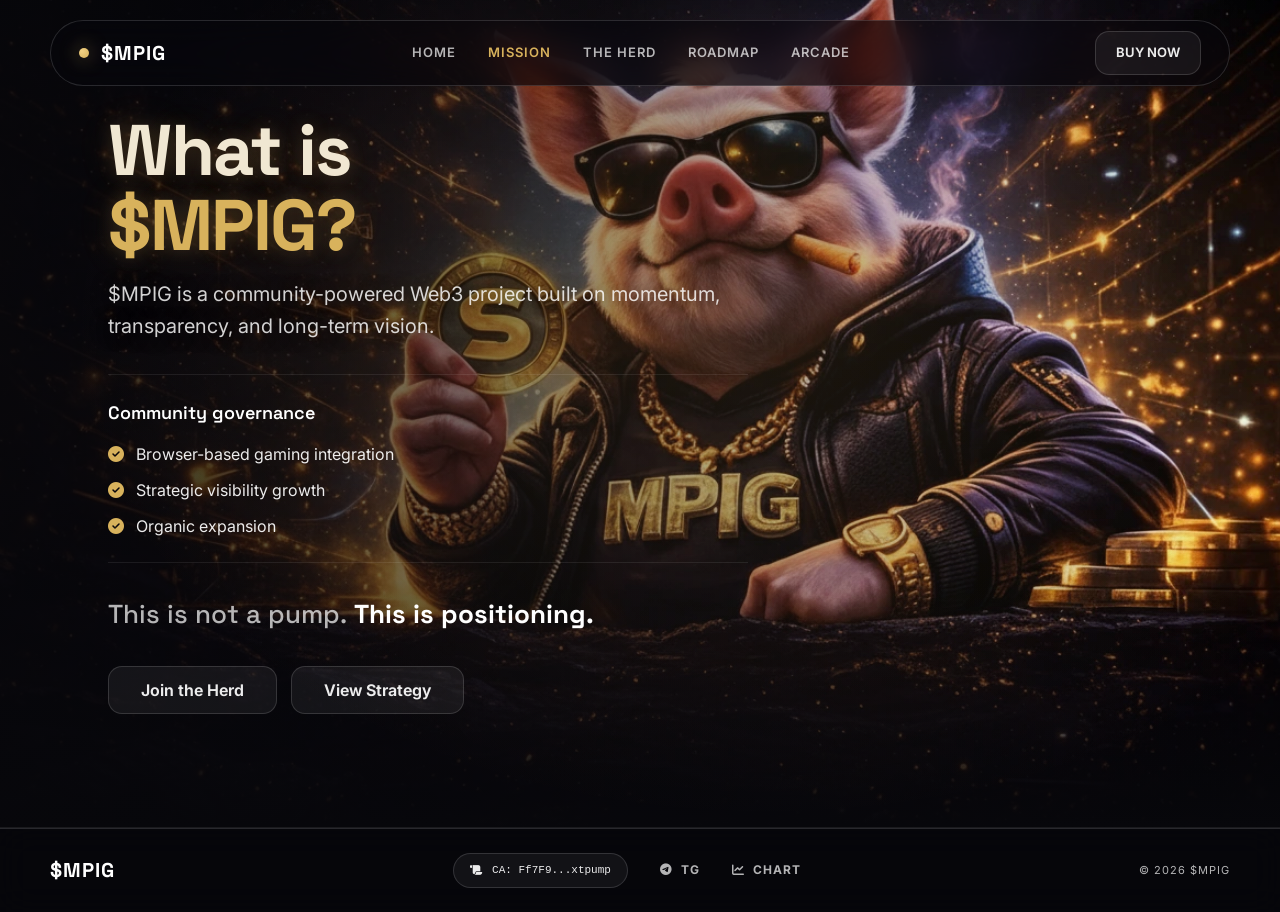
==== commit 92e05a52: "updated design and game" ====
--- a/about.html
+++ b/about.html
@@ -3,7 +3,21 @@
 <head>
     <meta charset="UTF-8">
     <meta name="viewport" content="width=device-width, initial-scale=1.0">
-    <title>About | $MPIG Mission & Positioning</title>
+    <title>Mission & Vision | MARLBORO PIG</title>
+<meta name="title" content="Mission & Vision | MARLBORO PIG">
+<meta name="description" content="Discover the $MPIG mission. We are a community-powered Web3 project built on momentum, transparency, and long-term vision. This is not a pump, this is positioning.">
+
+<meta property="og:type" content="website">
+<meta property="og:url" content="https://marlboropig.com/about">
+<meta property="og:title" content="Mission & Vision | MARLBORO PIG">
+<meta property="og:description" content="Explore the $MPIG ecosystem: Community governance, gaming integration, and strategic visibility growth.">
+<meta property="og:image" content="https://marlboropig.com/images/about-image.webp">
+
+<meta property="twitter:card" content="summary_large_image">
+<meta property="twitter:url" content="https://marlboropig.com/about">
+<meta property="twitter:title" content="Mission & Vision | MARLBORO PIG">
+<meta property="twitter:description" content="Building more than hype. $MPIG is positioning for long-term Web3 presence.">
+<meta property="twitter:image" content="https://marlboropig.com/images/about-image.webp">
     <link href="https://fonts.googleapis.com/css2?family=Inter:wght@400;500;600&family=Space+Grotesk:wght@500;600;700;800&display=swap" rel="stylesheet">
     <link rel="stylesheet" href="https://cdnjs.cloudflare.com/ajax/libs/font-awesome/6.4.0/css/all.min.css">
     <link rel="stylesheet" href="css/global.css">
@@ -48,7 +62,7 @@
     </nav>
 
 <section class="hero hero--about">
-    <img class="hero__bg" src="images/about-image.png" alt="MPIG Mission">
+    <img class="hero__bg" src="images/about-image.webp" width="1920" height="1080" alt="MPIG Mission">
 
     <div class="hero__inner">
         <div class="hero__content">
--- a/css/components.css
+++ b/css/components.css
@@ -1,14 +1,76 @@
 /* ============================================================
-   EXQUISITE NAVBAR (Premium Glassy + Floating Island)
-   ============================================================ */
-
+   1. CORE OPTIMIZATIONS (Performance & CLS Fixes)
+   ============================================================ */
+:root {
+    --bg: #07070b;
+    --panel: rgba(255,255,255,0.06);
+    --border: rgba(255,255,255,0.14);
+    --text: rgba(255,255,255,0.92);
+    --muted: rgba(255,255,255,0.70);
+    --gold: #d8b25c;
+    --gold-2: #f2d184;
+    --shadow: 0 18px 60px rgba(0,0,0,0.55);
+    --container: 1180px;
+    --vh: 1dvh; /* Dynamic viewport fix for mobile stability */
+}
+
+/* Fixes the 3,000ms font-loading delay flagged in Audit  */
+@font-face {
+    font-family: 'Space Grotesk';
+    font-display: swap;
+}
+
+@font-face {
+    font-family: 'Inter';
+    font-display: swap;
+}
+
+* { box-sizing: border-box; margin: 0; padding: 0; }
+
+html, body {
+    overflow-x: hidden;
+    position: relative;
+    width: 100%;
+    overscroll-behavior-y: none; /* Prevents scroll-bounce CLS */
+}
+
+body {
+    background-color: var(--bg);
+    color: var(--text);
+    font-family: 'Inter', -apple-system, BlinkMacSystemFont, sans-serif;
+    line-height: 1.5;
+    -webkit-font-smoothing: antialiased;
+}
+
+/* Critical for CLS: Ensures images don't jump during load  */
+img {
+    max-width: 100%;
+    height: auto;
+    display: block;
+}
+
+.container {
+    width: min(var(--container), calc(100% - 40px));
+    margin: 0 auto;
+}
+
+h1 { font-family: "Space Grotesk", sans-serif; font-weight: 700; }
+
+/* Link & Interaction Resets */
+a { text-decoration: none; color: inherit; }
+a i, a span { text-decoration: none; }
+a, button { cursor: pointer; touch-action: manipulation; }
+
+/* ============================================================
+   2. EXQUISITE NAVBAR (Premium Glassy)
+   ============================================================ */
 .nav {
     position: fixed;
     top: 20px;
     left: 50%;
     transform: translateX(-50%);
     width: min(var(--container), calc(100% - 32px));
-    z-index: 1200; /* Stays above the mobile overlay */
+    z-index: 1200;
     border: 1px solid var(--border);
     border-radius: 999px;
     backdrop-filter: blur(20px) saturate(180%);
@@ -44,9 +106,7 @@
 }
 
 .brand-dot {
-    width: 10px;
-    height: 10px;
-    border-radius: 50%;
+    width: 10px; height: 10px; border-radius: 50%;
     background: radial-gradient(circle at 30% 30%, var(--gold-2), var(--gold));
     box-shadow: 0 0 18px rgba(216, 178, 92, 0.6);
     animation: gold-pulse 3s infinite;
@@ -57,110 +117,60 @@
     50% { transform: scale(1.2); opacity: 0.7; box-shadow: 0 0 25px rgba(216, 178, 92, 0.8); }
 }
 
-.nav-links {
-    display: flex;
-    gap: 32px;
-    align-items: center;
-}
-
+.nav-links { display: flex; gap: 32px; align-items: center; }
 .nav-links a {
     color: rgba(255, 255, 255, 0.7);
-    font-weight: 600;
-    font-size: 13px;
-    text-transform: uppercase;
-    letter-spacing: 1px;
+    font-weight: 600; font-size: 13px;
+    text-transform: uppercase; letter-spacing: 1px;
     transition: all 0.3s ease;
 }
-
-.nav-links a:hover {
-    color: var(--gold-2);
-}
-
-/* ============================================================
-   MOBILE NAVIGATION & OVERLAY (Perfect Touch Target Logic)
-   ============================================================ */
-
+.nav-links a:hover { color: var(--gold-2); }
+
+/* ============================================================
+   3. MOBILE OVERLAY & TOGGLE
+   ============================================================ */
 .mobile-toggle {
-    width: 48px;
-    height: 48px;
-    display: none;
-    align-items: center;
-    justify-content: center;
+    width: 48px; height: 48px; display: none;
+    align-items: center; justify-content: center;
     background: rgba(255, 255, 255, 0.08);
     border: 1px solid var(--border);
-    border-radius: 14px;
-    color: var(--gold);
-    z-index: 1300; /* Higher than nav to ensure clickability */
-    transition: all 0.3s ease;
+    border-radius: 14px; color: var(--gold);
+    z-index: 1300; transition: all 0.3s ease;
 }
 
 #mobile-overlay {
-    position: fixed;
-    inset: 0;
-    width: 100%;
-    height: 100dvh; /* Dynamic Viewport Fix */
-    z-index: 1100; /* Sits below the main nav bar */
-    background: rgba(7, 7, 11, 0.98);
-    backdrop-filter: blur(25px);
-    -webkit-backdrop-filter: blur(25px);
-    display: flex;
-    flex-direction: column;
-    padding: 120px 32px 40px; /* Space for the floating nav */
-    transform: translateY(-100%);
-    transition: transform 0.6s cubic-bezier(0.16, 1, 0.3, 1);
-    pointer-events: none; /* Prevents ghost clicks when closed */
-}
-
-#mobile-overlay.active {
-    transform: translateY(0);
-    pointer-events: auto;
-}
-
-.mobile-nav-links {
-    display: flex;
-    flex-direction: column;
-    gap: 28px;
-}
-
+    position: fixed; inset: 0; width: 100%; height: 100dvh;
+    z-index: 1100; background: rgba(7, 7, 11, 0.98);
+    backdrop-filter: blur(25px); -webkit-backdrop-filter: blur(25px);
+    display: flex; flex-direction: column; padding: 120px 32px 40px;
+    transform: translateY(-100%); transition: transform 0.6s cubic-bezier(0.16, 1, 0.3, 1);
+    pointer-events: none;
+}
+
+#mobile-overlay.active { transform: translateY(0); pointer-events: auto; }
+
+.mobile-nav-links { display: flex; flex-direction: column; gap: 28px; }
 .mobile-nav-links a {
-    font-family: "Space Grotesk", sans-serif;
-    font-size: 32px;
-    font-weight: 700;
-    color: rgba(255, 255, 255, 0.6);
-    text-decoration: none !important;
-    transition: all 0.3s ease;
-}
-
-.mobile-nav-links a:active,
-.mobile-nav-links a:hover {
-    color: var(--gold);
-    padding-left: 12px;
-}
+    font-family: "Space Grotesk", sans-serif; font-size: 32px; font-weight: 700;
+    color: rgba(255, 255, 255, 0.9); transition: all 0.3s ease;
+}
+.mobile-nav-links a:hover { color: var(--gold); padding-left: 12px; }
 
 @media (max-width: 1024px) {
-    .nav-links { display: none !important; }
+    .nav-links, .nav-cta { display: none !important; }
     .mobile-toggle { display: flex !important; }
     .nav { width: calc(100% - 24px); top: 12px; border-radius: 20px; }
-}
-
-/* ============================================================
-   PREMIUM BUTTONS & FOOTER
-   ============================================================ */
-
+    .nav-inner { padding: 0 16px; height: 60px; }
+}
+
+/* ============================================================
+   4. PREMIUM BUTTONS & FOOTER STRIP
+   ============================================================ */
 .btn {
-    min-height: 48px;
-    display: inline-flex;
-    align-items: center;
-    justify-content: center;
-    gap: 10px;
-    padding: 0 24px;
-    border-radius: 14px;
-    border: 1px solid var(--border);
-    background: rgba(255, 255, 255, 0.06);
-    color: var(--text);
-    font-weight: 650;
-    transition: all 0.2s ease;
-    cursor: pointer;
+    min-height: 48px; display: inline-flex; align-items: center; justify-content: center;
+    gap: 10px; padding: 0 24px; border-radius: 14px; border: 1px solid var(--border);
+    background: rgba(255, 255, 255, 0.06); color: var(--text);
+    font-weight: 650; transition: all 0.2s ease;
 }
 
 .btn-primary {
@@ -171,113 +181,29 @@
 
 .btn:hover { transform: translateY(-1px); background: rgba(255, 255, 255, 0.09); }
 
-/* footer {
-    padding: 64px 0 60px;
-    border-top: 1px solid rgba(255, 255, 255, 0.10);
-    background: rgba(0, 0, 0, 0.2);
-} */
-
-/* =========================
-   FOOTER STRIP (Premium Spec)
-   ========================= */
-
 .footer-strip {
-    padding: 24px 0;
-    background: rgba(7, 7, 11, 0.85); /* Matches navbar glass */
-    backdrop-filter: blur(16px);
-    border-top: 1px solid var(--border);
-}
-
-.footer-inner {
-    display: flex;
-    align-items: center;
-    justify-content: space-between;
-    gap: 20px;
-}
-
-.footer-links-strip {
-    display: flex;
-    align-items: center;
-    gap: 32px;
-}
+    padding: 24px 0; background: rgba(7, 7, 11, 0.85);
+    backdrop-filter: blur(16px); border-top: 1px solid var(--border);
+}
+
+.footer-inner { display: flex; align-items: center; justify-content: space-between; gap: 20px; }
+.footer-links-strip { display: flex; align-items: center; gap: 32px; }
 
 .strip-link {
-    display: flex;
-    align-items: center;
-    gap: 8px;
-    font-size: 12px;
-    font-weight: 700;
-    letter-spacing: 1px;
-    color: rgba(255, 255, 255, 0.7);
-    transition: color 0.3s ease;
-}
-
-.strip-link:hover {
-    color: var(--gold);
-}
+    display: flex; align-items: center; gap: 8px; font-size: 12px; font-weight: 700;
+    letter-spacing: 1px; color: rgba(255, 255, 255, 0.7); transition: all 0.3s ease;
+}
+.strip-link:hover { color: var(--gold); }
 
 .strip-ca {
-    display: flex;
-    align-items: center;
-    gap: 10px;
-    padding: 8px 16px;
-    background: rgba(255, 255, 255, 0.05);
-    border: 1px solid var(--border);
-    border-radius: 999px;
-    cursor: pointer;
-    font-family: monospace;
-    font-size: 11px;
-}
-
-.footer-copyright {
-    font-size: 11px;
-    color: var(--muted);
-    letter-spacing: 1px;
-}
-
-/* Mobile Polish */
+    display: flex; align-items: center; gap: 10px; padding: 8px 16px;
+    background: rgba(255, 255, 255, 0.05); border: 1px solid var(--border);
+    border-radius: 999px; font-family: monospace; font-size: 11px;
+}
+
+.footer-copyright { font-size: 11px; color: var(--muted); letter-spacing: 1px; }
+
 @media (max-width: 900px) {
-    .footer-inner {
-        flex-direction: column;
-        text-align: center;
-        gap: 24px;
-    }
-    
-    .footer-links-strip {
-        flex-wrap: wrap;
-        justify-content: center;
-        gap: 20px;
-    }
-}
-
-/* ============================================================
-   MOBILE NAVIGATION REFINEMENT
-   ============================================================ */
-
-@media (max-width: 1024px) {
-    /* Force hide the desktop links */
-    .nav-links { 
-        display: none !important; 
-    }
-
-    /* Specifically hide the Buy button container on mobile */
-    .nav-cta {
-        display: none !important;
-    }
-
-    /* Ensure the hamburger is centered and exquisite */
-    .mobile-toggle { 
-        display: flex !important; 
-    }
-
-    /* Shrink navbar padding for smaller screens */
-    .nav { 
-        width: calc(100% - 24px); 
-        top: 12px; 
-        border-radius: 20px; 
-    }
-    
-    .nav-inner {
-        padding: 0 16px;
-    }
+    .footer-inner { flex-direction: column; text-align: center; gap: 24px; }
+    .footer-links-strip { flex-wrap: wrap; justify-content: center; gap: 20px; }
 }
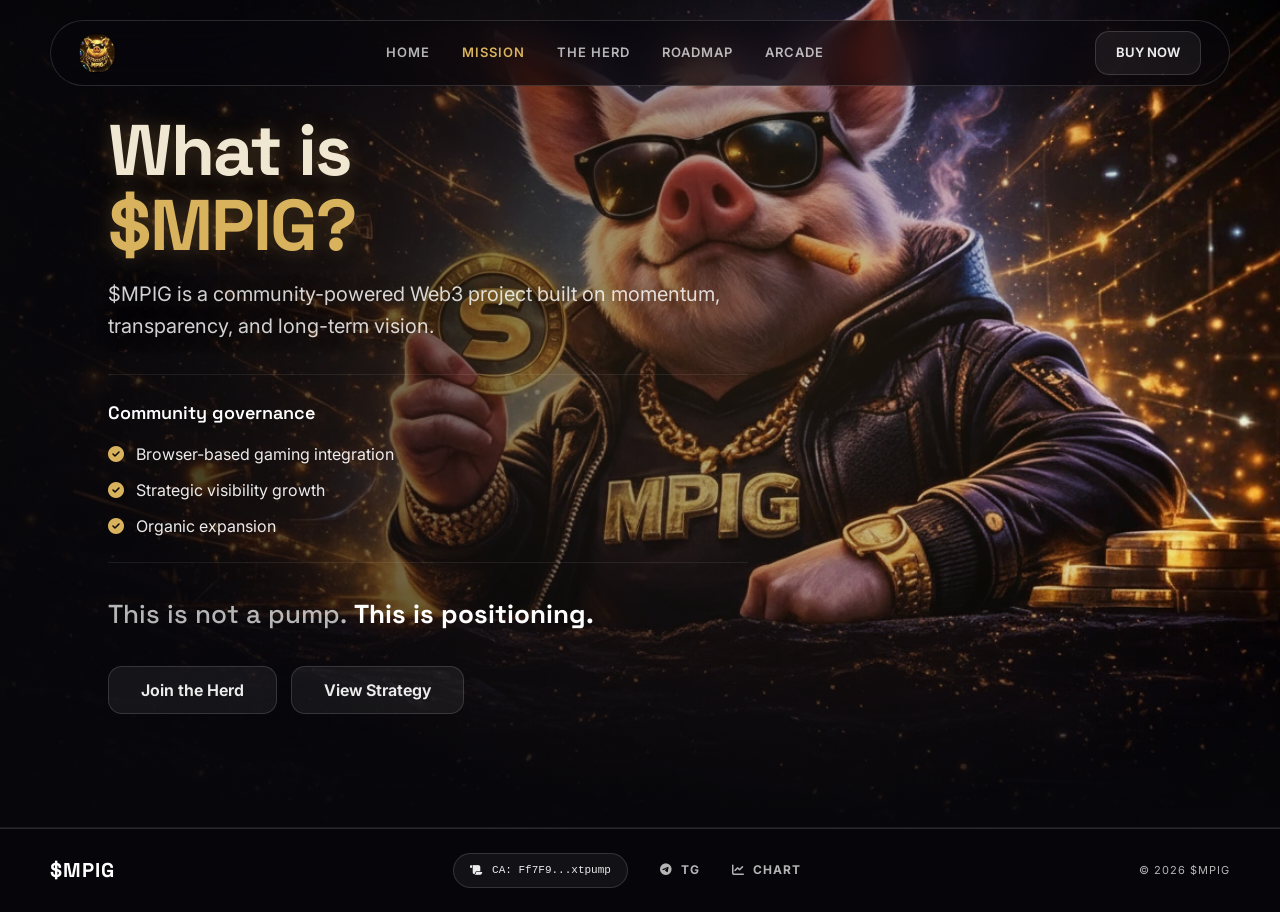
==== commit f5ae15b3: "added logo" ====
--- a/about.html
+++ b/about.html
@@ -42,8 +42,7 @@
     <nav class="nav" id="main-nav">
         <div class="nav-inner">
             <a href="index.html" class="brand">
-                <div class="brand-dot"></div>
-                $MPIG
+                <img src="images/logo.png" alt="$MPIG" style="height: 40px; width: auto; border-radius: 100%;">
             </a>
             <div class="nav-links">
             <a href="index.html">Home</a>
@@ -62,7 +61,7 @@
     </nav>
 
 <section class="hero hero--about">
-    <img class="hero__bg" src="images/about-image.webp" width="1920" height="1080" alt="MPIG Mission">
+    <img class="hero__bg" src="images/about-image.webp" loading="eager" fetchpriority="high" width="1920" height="1080" alt="MPIG Mission">
 
     <div class="hero__inner">
         <div class="hero__content">
--- a/css/components.css
+++ b/css/components.css
@@ -14,16 +14,6 @@
     --vh: 1dvh; /* Dynamic viewport fix for mobile stability */
 }
 
-/* Fixes the 3,000ms font-loading delay flagged in Audit  */
-@font-face {
-    font-family: 'Space Grotesk';
-    font-display: swap;
-}
-
-@font-face {
-    font-family: 'Inter';
-    font-display: swap;
-}
 
 * { box-sizing: border-box; margin: 0; padding: 0; }
 
@@ -37,9 +27,15 @@
 body {
     background-color: var(--bg);
     color: var(--text);
-    font-family: 'Inter', -apple-system, BlinkMacSystemFont, sans-serif;
     line-height: 1.5;
     -webkit-font-smoothing: antialiased;
+    font-family: 'Inter', -apple-system, BlinkMacSystemFont, "Segoe UI", Roboto, sans-serif;
+    font-display: swap;
+}
+
+h1, h2, h3, .brand, .hero__title {
+    font-family: "Space Grotesk", sans-serif;
+    font-display: swap; 
 }
 
 /* Critical for CLS: Ensures images don't jump during load  */
